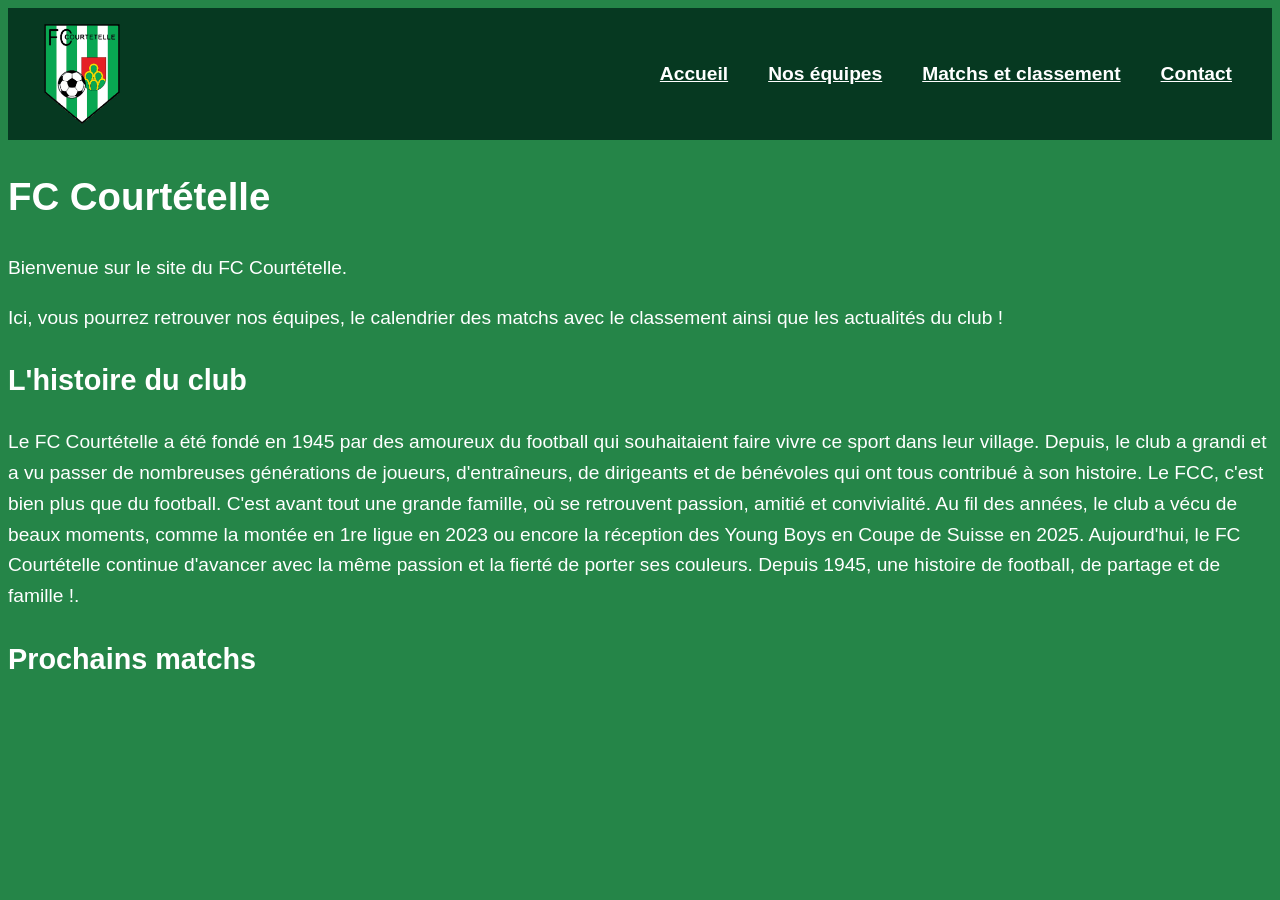
==== index.html @ e714e087 "Modif." ====
<!DOCTYPE html>
<html lang="fr">
<head>
    <meta charset="UTF-8">
    <meta name="viewport" content="width=device-width, initial-scale=1">
    <title>FC Courtételle, un club, une famille !</title>
    <link rel="stylesheet" href="style.css">
</head>
<body>

<header class="header">
    <img alt src="img/logo.png" height="768" width="768"/>
    <nav>
        <ul class="menu">
            <li><a href="index.html" aria-current="page">Accueil</a></li>
            <li><a href="equipes.html">Nos équipes</a></li>
            <li><a href="matchs.html">Matchs et classement</a></li>
            <li><a href="contact.html">Contact</a></li>
        </ul>
    </nav>
</header>

<main>
    <h1>FC Courtételle</h1>
    <p>Bienvenue sur le site du FC Courtételle.</p>
    <p>Ici, vous pourrez retrouver nos équipes, le calendrier des matchs avec le classement ainsi que les actualités du club !</p>

    <section>
        <h2>L'histoire du club</h2>
        <p>Le FC Courtételle a été fondé en 1945 par des amoureux du football qui souhaitaient faire vivre ce sport dans leur village. Depuis, le club a grandi et a vu passer de nombreuses générations de joueurs, d'entraîneurs, de dirigeants et de bénévoles qui ont tous contribué à son histoire.
            Le FCC, c'est bien plus que du football. C'est avant tout une grande famille, où se retrouvent passion, amitié et convivialité.
            Au fil des années, le club a vécu de beaux moments, comme la montée en 1re ligue en 2023 ou encore la réception des Young Boys en Coupe de Suisse en 2025.
            Aujourd'hui, le FC Courtételle continue d'avancer avec la même passion et la fierté de porter ses couleurs.
            Depuis 1945, une histoire de football, de partage et de famille !.</p>
    </section>

    <section>
        <h2>Prochains matchs</h2>

    </section>
</main>

</body>
</html>
---- style.css ----
/* #A3D977; #258548; #FFFFFF; #063921 */
@font-face {
    font-display: swap;
    font-family: 'Roboto';
    font-style: normal;
    font-weight: 400;
    src: url('fonts/roboto-v51-latin-regular.woff2') format('woff2');
}
:root {
    --fond :#258548;
    --texte : #FFFFFF;
    --couleursupp : #A3D977;
    --liens : #063921;
}
body {
    box-sizing: border-box;
    font-family: Roboto, sans-serif;
    font-size: 1.2rem;
    font-weight: 1.6;
    line-height: 1.6;
    background-color: var(--fond);
    color: var(--texte );
}
.header {
    display: flex;
    justify-content: space-between;
    align-items: center;
    flex-wrap: wrap;
    gap: 0.5rem;
    padding: 1rem 1.5rem;
    font-weight: bold;
    text-decoration: none;
    background-color: var(--liens);
}
header img {
    width: 100px;
    height: auto;
}
a {
    color: var(--texte);
}
.menu {
    list-style-type: none;
    padding: 0;
    margin: 0;
    display: flex;
    flex-wrap: wrap;
    gap: .5rem
}
.menu a {
    display: block;
    padding: 0.5rem 1rem;
    border-radius: 0.5rem;

}
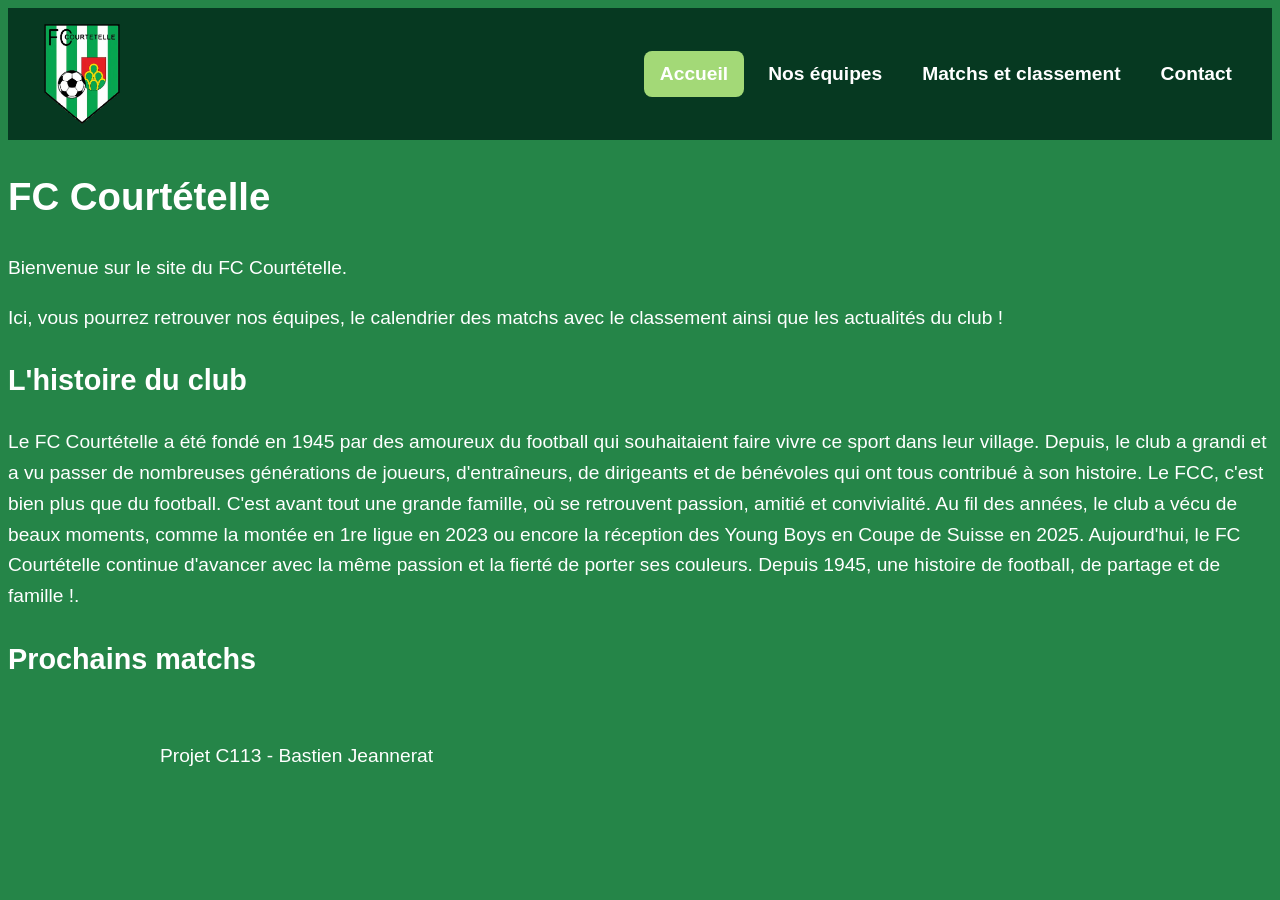
==== commit fb3c7135: "Modif. image, ajout d'une trame sur les liens" ====
--- a/index.html
+++ b/index.html
@@ -9,7 +9,7 @@
 <body>
 
 <header class="header">
-    <img alt src="img/logo.png" height="768" width="768"/>
+    <img src="img/logo-FCC.webp" alt="Logo FCC">
     <nav>
         <ul class="menu">
             <li><a href="index.html" aria-current="page">Accueil</a></li>
@@ -40,5 +40,9 @@
     </section>
 </main>
 
+<footer>
+    <p>Projet C113 - Bastien Jeannerat</p>
+</footer>
+
 </body>
 </html>
--- a/style.css
+++ b/style.css
@@ -12,6 +12,7 @@
     --couleursupp : #A3D977;
     --liens : #063921;
 }
+
 body {
     box-sizing: border-box;
     font-family: Roboto, sans-serif;
@@ -21,6 +22,12 @@
     background-color: var(--fond);
     color: var(--texte );
 }
+
+img{
+    max-width: 100%;
+    height: auto;
+}
+
 .header {
     display: flex;
     justify-content: space-between;
@@ -32,13 +39,16 @@
     text-decoration: none;
     background-color: var(--liens);
 }
+
 header img {
     width: 100px;
     height: auto;
 }
+
 a {
     color: var(--texte);
 }
+
 .menu {
     list-style-type: none;
     padding: 0;
@@ -47,9 +57,23 @@
     flex-wrap: wrap;
     gap: .5rem
 }
+
 .menu a {
     display: block;
     padding: 0.5rem 1rem;
     border-radius: 0.5rem;
+    text-decoration: none;
+    transition: background-color 0.25s;
+}
+.menu a:hover,
+.menu a:focus,
+.menu a[aria-current="page"] {
+    background-color: var(--couleursupp);
+}
 
-}
+footer {
+    max-width: 60rem;
+    display: flex;
+    margin: 0 auto;
+    padding: 1rem 1.5rem;
+}
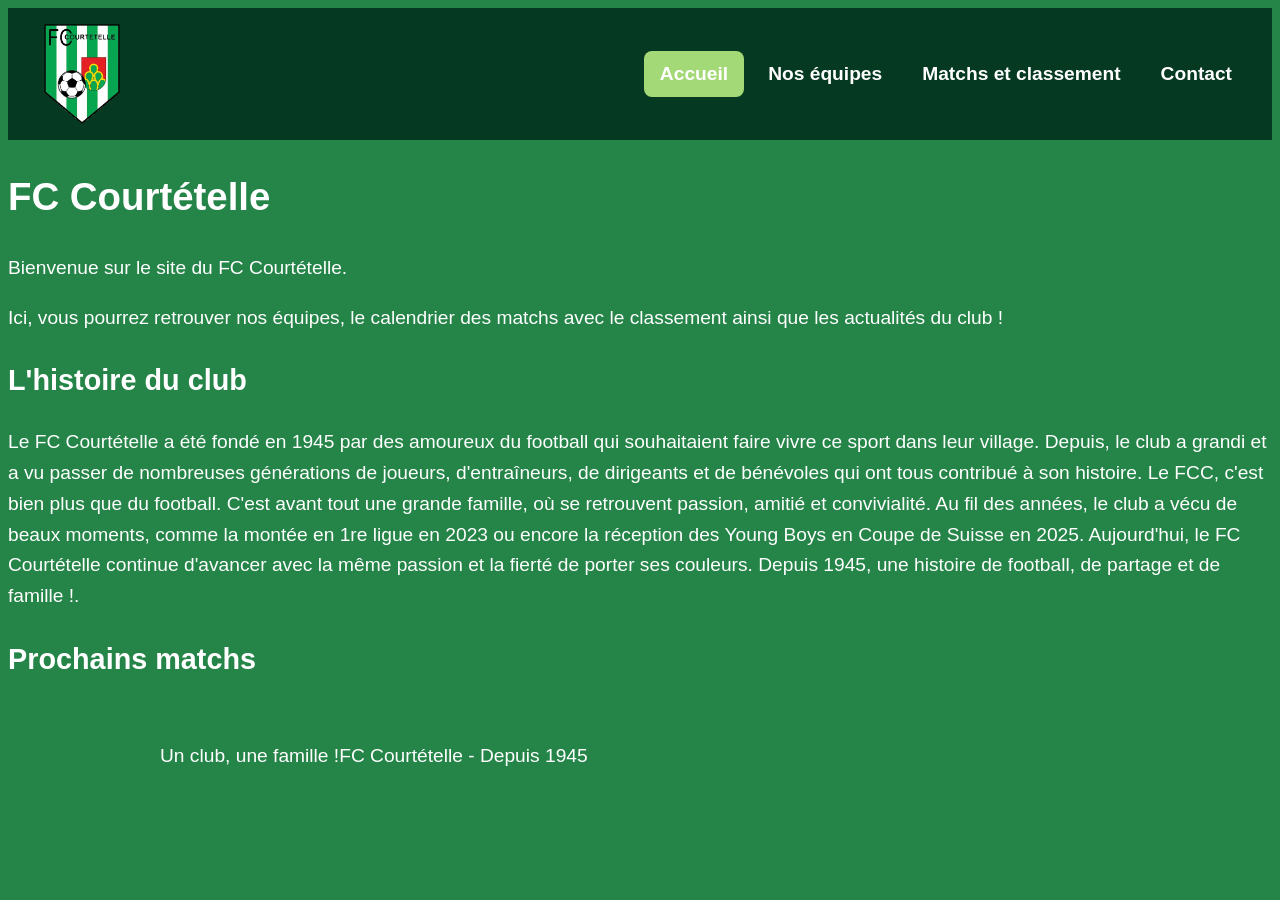
==== commit 9ff183ec: "Modif. footer" ====
--- a/index.html
+++ b/index.html
@@ -41,7 +41,8 @@
 </main>
 
 <footer>
-    <p>Projet C113 - Bastien Jeannerat</p>
+    <p>Un club, une famille !</p>
+    <p>FC Courtételle - Depuis 1945</p>
 </footer>
 
 </body>
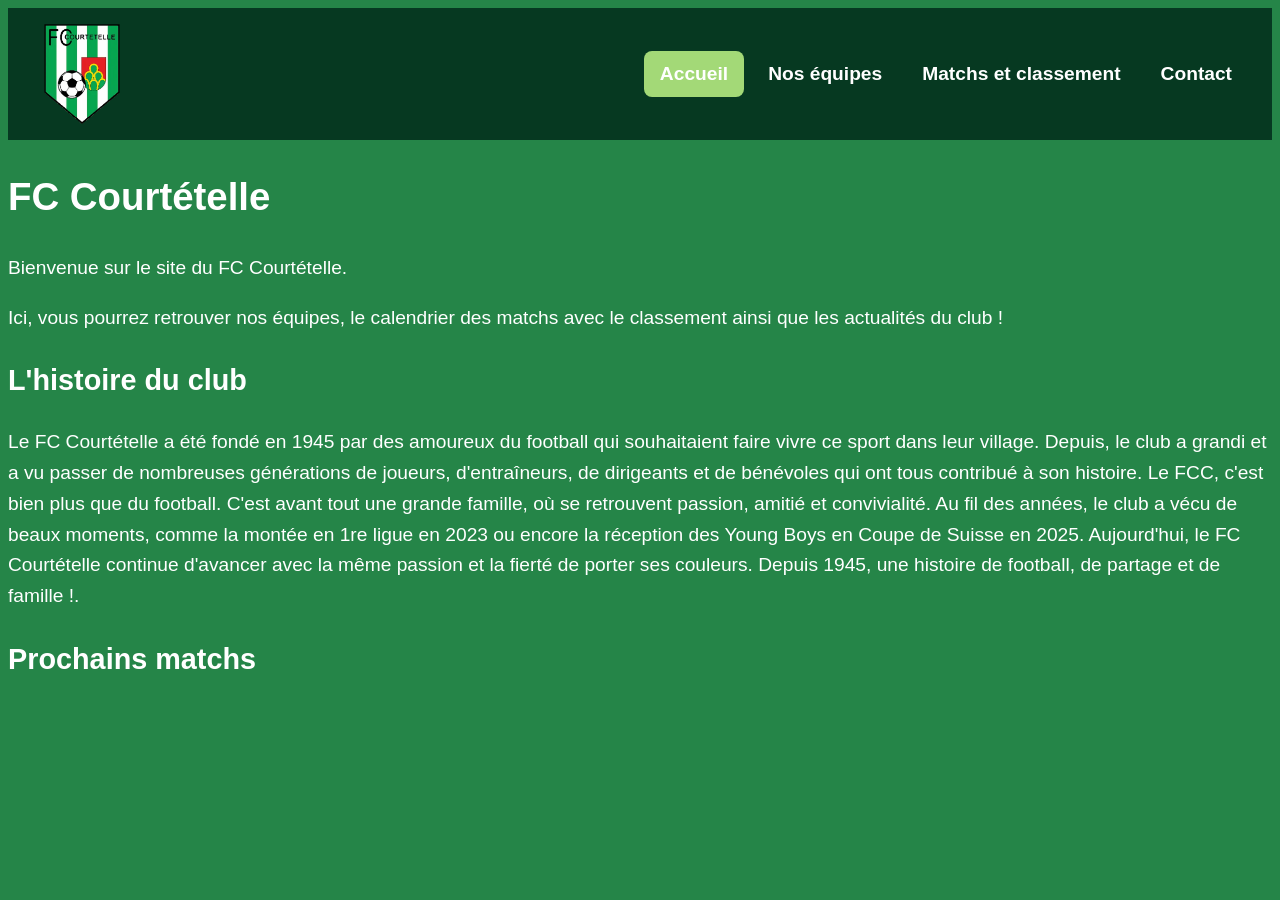
==== commit 7297c129: "Refaire footer" ====
--- a/index.html
+++ b/index.html
@@ -40,10 +40,7 @@
     </section>
 </main>
 
-<footer>
-    <p>Un club, une famille !</p>
-    <p>FC Courtételle - Depuis 1945</p>
-</footer>
+
 
 </body>
 </html>
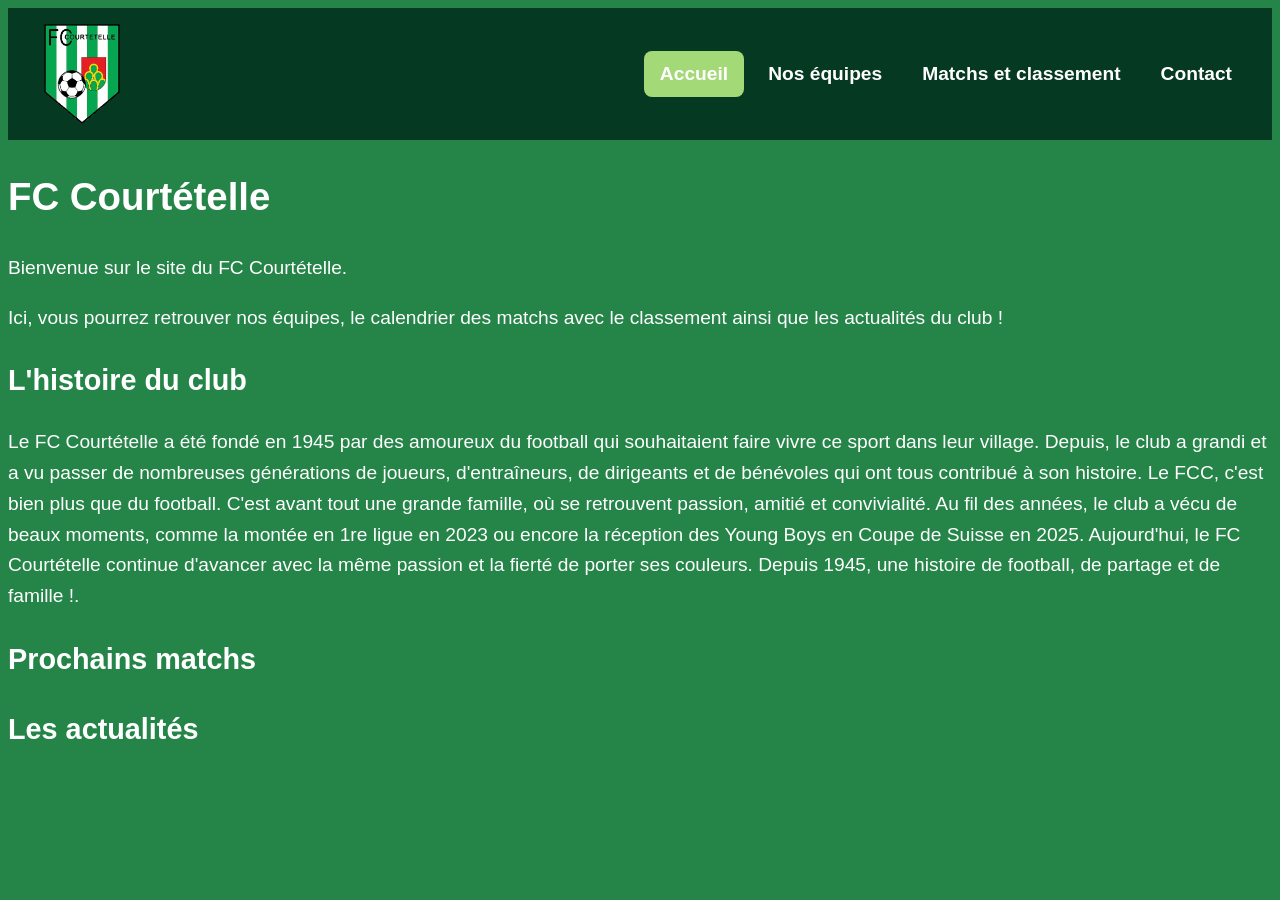
==== commit fd9592e1: "Actualités" ====
--- a/index.html
+++ b/index.html
@@ -38,6 +38,11 @@
         <h2>Prochains matchs</h2>
 
     </section>
+
+    <section>
+        <h2>Les actualités</h2>
+
+    </section>
 </main>
 
 
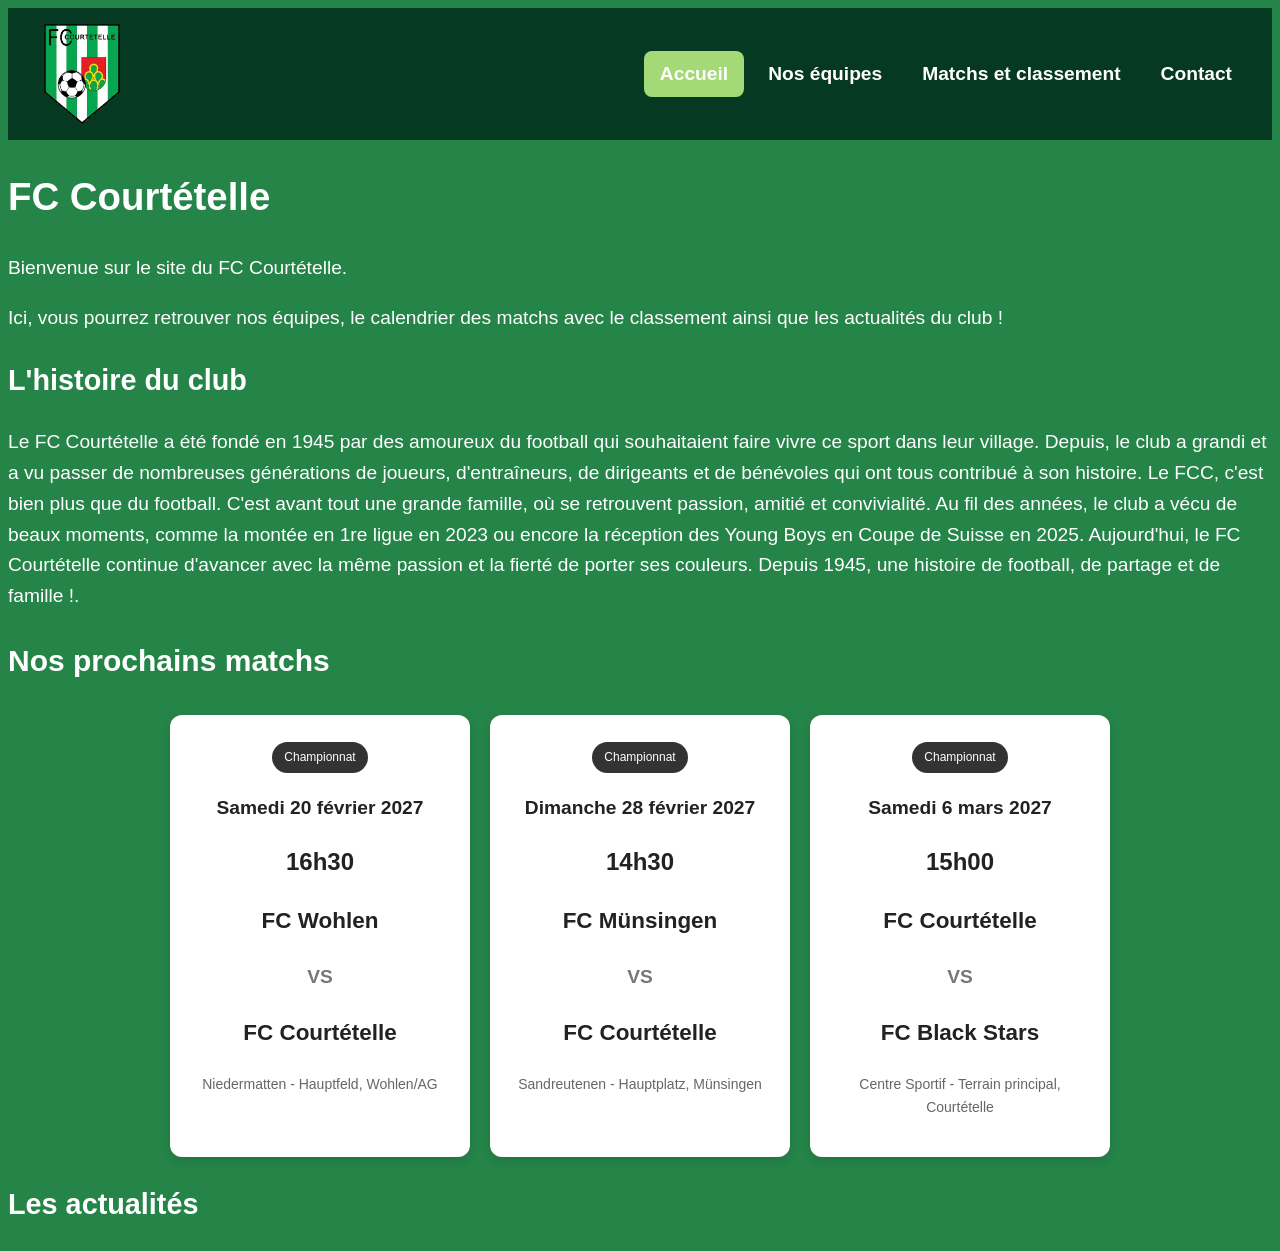
==== commit 1efa5f45: "Ajout des 3 prochains matchs" ====
--- a/index.html
+++ b/index.html
@@ -34,8 +34,42 @@
             Depuis 1945, une histoire de football, de partage et de famille !.</p>
     </section>
 
-    <section>
-        <h2>Prochains matchs</h2>
+    <section class="prochains-matchs">
+        <h2>Nos prochains matchs</h2>
+
+            <div class="matchs-container">
+
+                <article class="carte-match">
+                    <span class="competition">Championnat</span>
+                    <p class="date">Samedi 20 février 2027</p>
+                    <p class="heure">16h30</p>
+                    <h3>FC Wohlen</h3>
+                    <p class="vs">VS</p>
+                    <h3>FC Courtételle</h3>
+                    <p class="lieu">Niedermatten - Hauptfeld, Wohlen/AG</p>
+                </article>
+
+                <article class="carte-match">
+                    <span class="competition">Championnat</span>
+                    <p class="date">Dimanche 28 février 2027</p>
+                    <p class="heure">14h30</p>
+                    <h3>FC Münsingen</h3>
+                    <p class="vs">VS</p>
+                    <h3>FC Courtételle</h3>
+                    <p class="lieu">Sandreutenen - Hauptplatz, Münsingen</p>
+                </article>
+
+                <article class="carte-match">
+                    <span class="competition">Championnat</span>
+                    <p class="date">Samedi 6 mars 2027</p>
+                    <p class="heure">15h00</p>
+                    <h3>FC Courtételle</h3>
+                    <p class="vs">VS</p>
+                    <h3>FC Black Stars</h3>
+                    <p class="lieu">Centre Sportif - Terrain principal, Courtételle</p>
+                </article>
+
+            </div>
 
     </section>
 
--- a/style.css
+++ b/style.css
@@ -76,4 +76,68 @@
     display: flex;
     margin: 0 auto;
     padding: 1rem 1.5rem;
-}+}
+
+
+
+
+
+.prochains-matchs h2 {
+    font-size: 30px;
+    margin-bottom: 30px;
+}
+
+.matchs-container {
+    display: flex;
+    justify-content: center;
+    gap: 20px;
+    flex-wrap: wrap;
+}
+
+.carte-match {
+    background-color: var(--texte);
+    color: #222222;
+    width: 260px;
+    padding: 25px 20px;
+    border-radius: 12px;
+    box-shadow: 0 4px 12px rgba(0, 0, 0, 0.12);
+    text-align: center;
+}
+
+.competition {
+    display: inline-block;
+    background-color: #333333;
+    color: white;
+    padding: 6px 12px;
+    border-radius: 20px;
+    font-size: 12px;
+}
+
+.date {
+    margin-top: 20px;
+    font-weight: bold;
+}
+
+.heure {
+    font-size: 24px;
+    font-weight: bold;
+    margin: 10px 0 20px;
+}
+
+.match-card h3 {
+    font-size: 19px;
+    margin: 8px 0;
+}
+
+.vs {
+    display: block;
+    color: #777777;
+    font-weight: bold;
+    margin: 10px 0;
+}
+
+.lieu {
+    margin-top: 20px;
+    font-size: 14px;
+    color: #666666;
+}
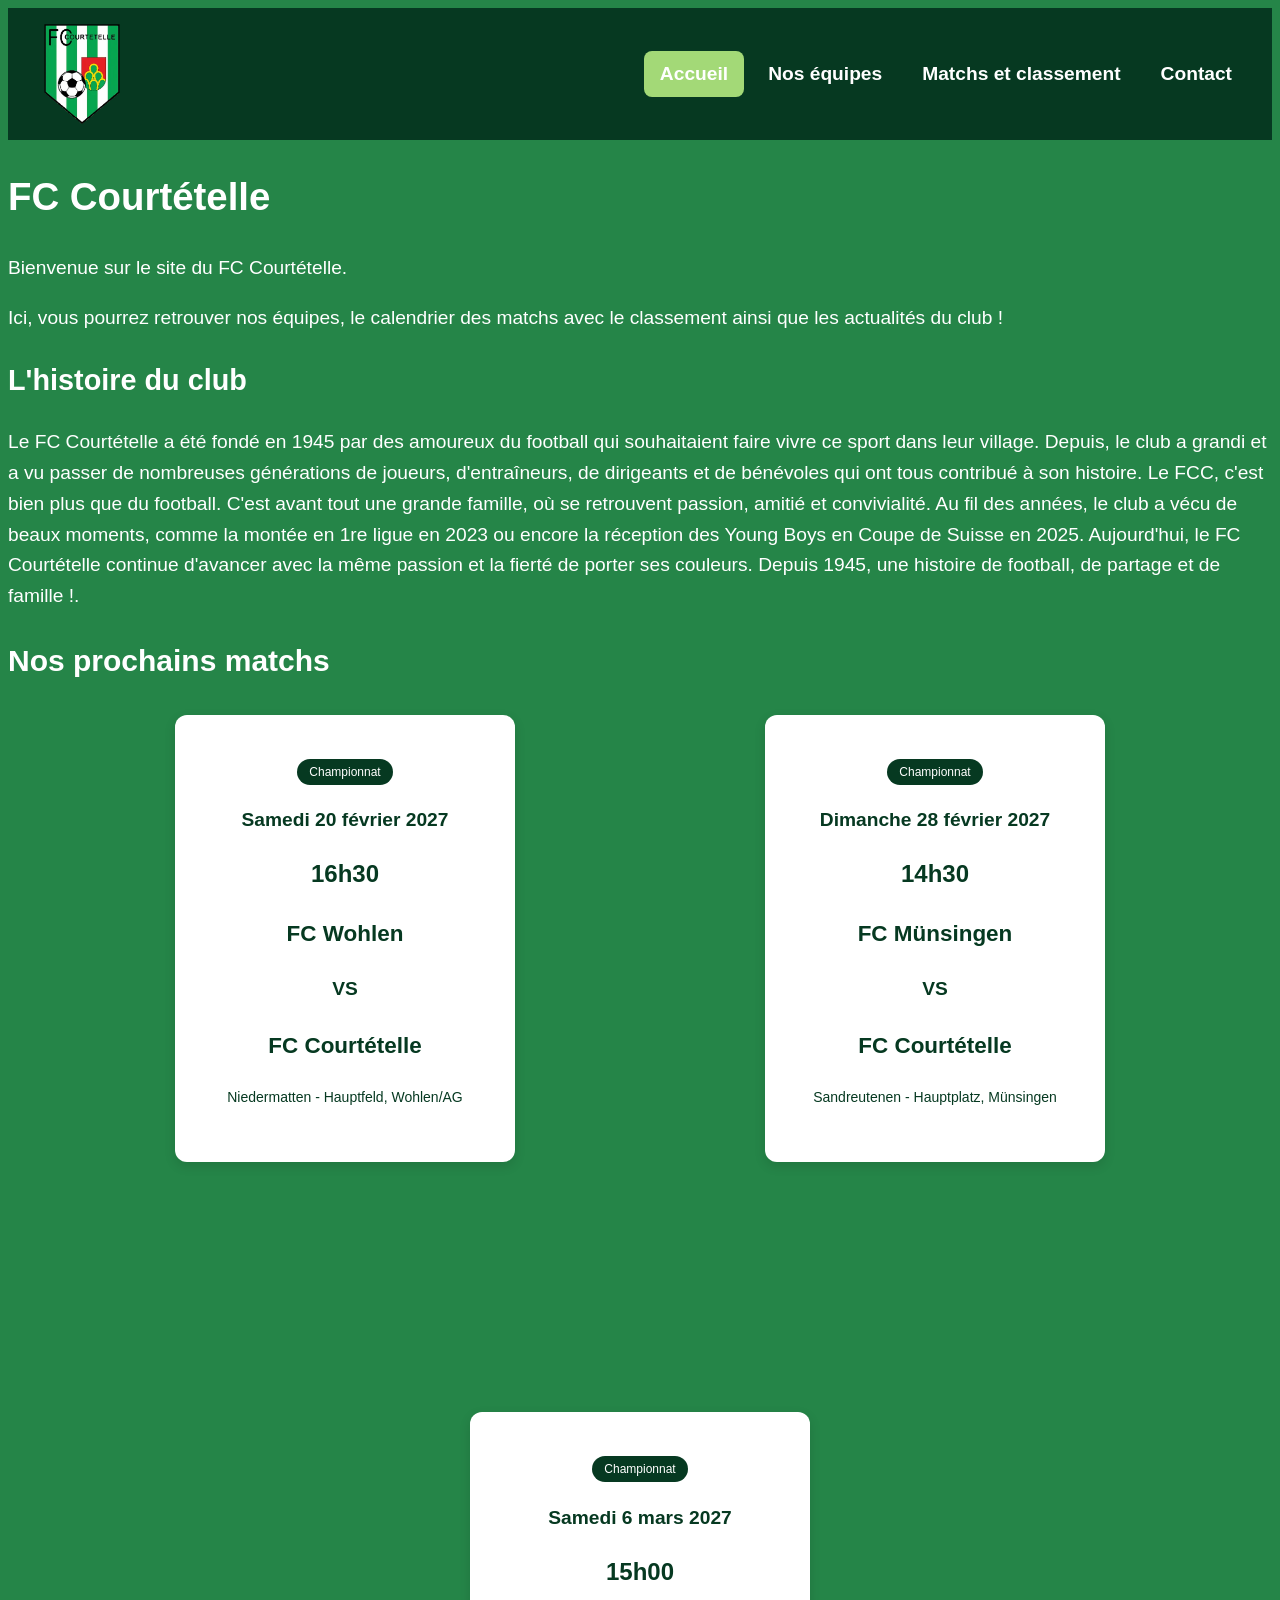
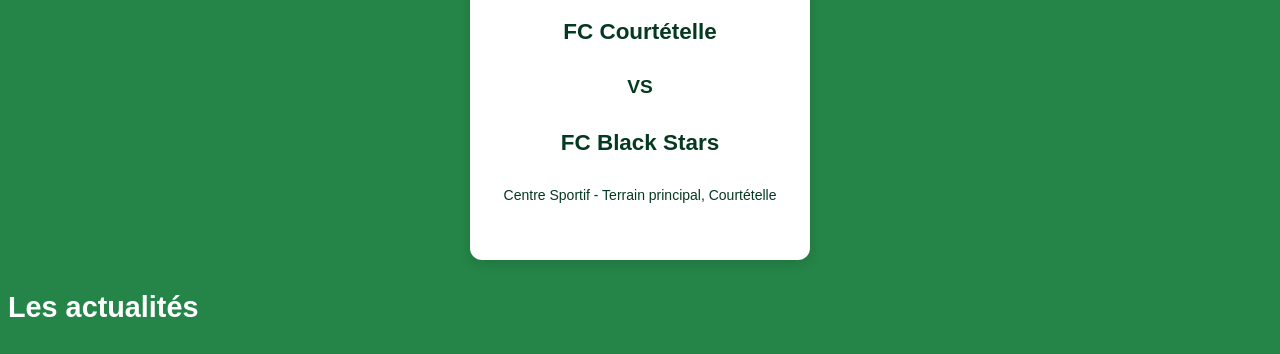
==== commit d8422919: "Modif. nom image" ====
--- a/index.html
+++ b/index.html
@@ -9,7 +9,7 @@
 <body>
 
 <header class="header">
-    <img src="img/logo-FCC.webp" alt="Logo FCC">
+    <img src="img/logo-Football-Club-Courtételle.webp" alt="Logo Football-Club-Courtételle">
     <nav>
         <ul class="menu">
             <li><a href="index.html" aria-current="page">Accueil</a></li>
--- a/style.css
+++ b/style.css
@@ -79,9 +79,7 @@
 }
 
 
-
-
-
+/*Les cartes de matchs sur la page d'accueil*/
 .prochains-matchs h2 {
     font-size: 30px;
     margin-bottom: 30px;
@@ -90,24 +88,23 @@
 .matchs-container {
     display: flex;
     justify-content: center;
-    gap: 20px;
+    gap: 250px;
     flex-wrap: wrap;
 }
 
 .carte-match {
     background-color: var(--texte);
-    color: #222222;
-    width: 260px;
-    padding: 25px 20px;
+    color: var(--liens);
+    width: 300px;
+    padding: 40px 20px;
     border-radius: 12px;
     box-shadow: 0 4px 12px rgba(0, 0, 0, 0.12);
     text-align: center;
 }
 
 .competition {
-    display: inline-block;
-    background-color: #333333;
-    color: white;
+    background-color: var(--liens);
+    color: var(--texte);
     padding: 6px 12px;
     border-radius: 20px;
     font-size: 12px;
@@ -131,7 +128,7 @@
 
 .vs {
     display: block;
-    color: #777777;
+    color: var(--liens);
     font-weight: bold;
     margin: 10px 0;
 }
@@ -139,5 +136,5 @@
 .lieu {
     margin-top: 20px;
     font-size: 14px;
-    color: #666666;
+    color: var(--liens);
 }
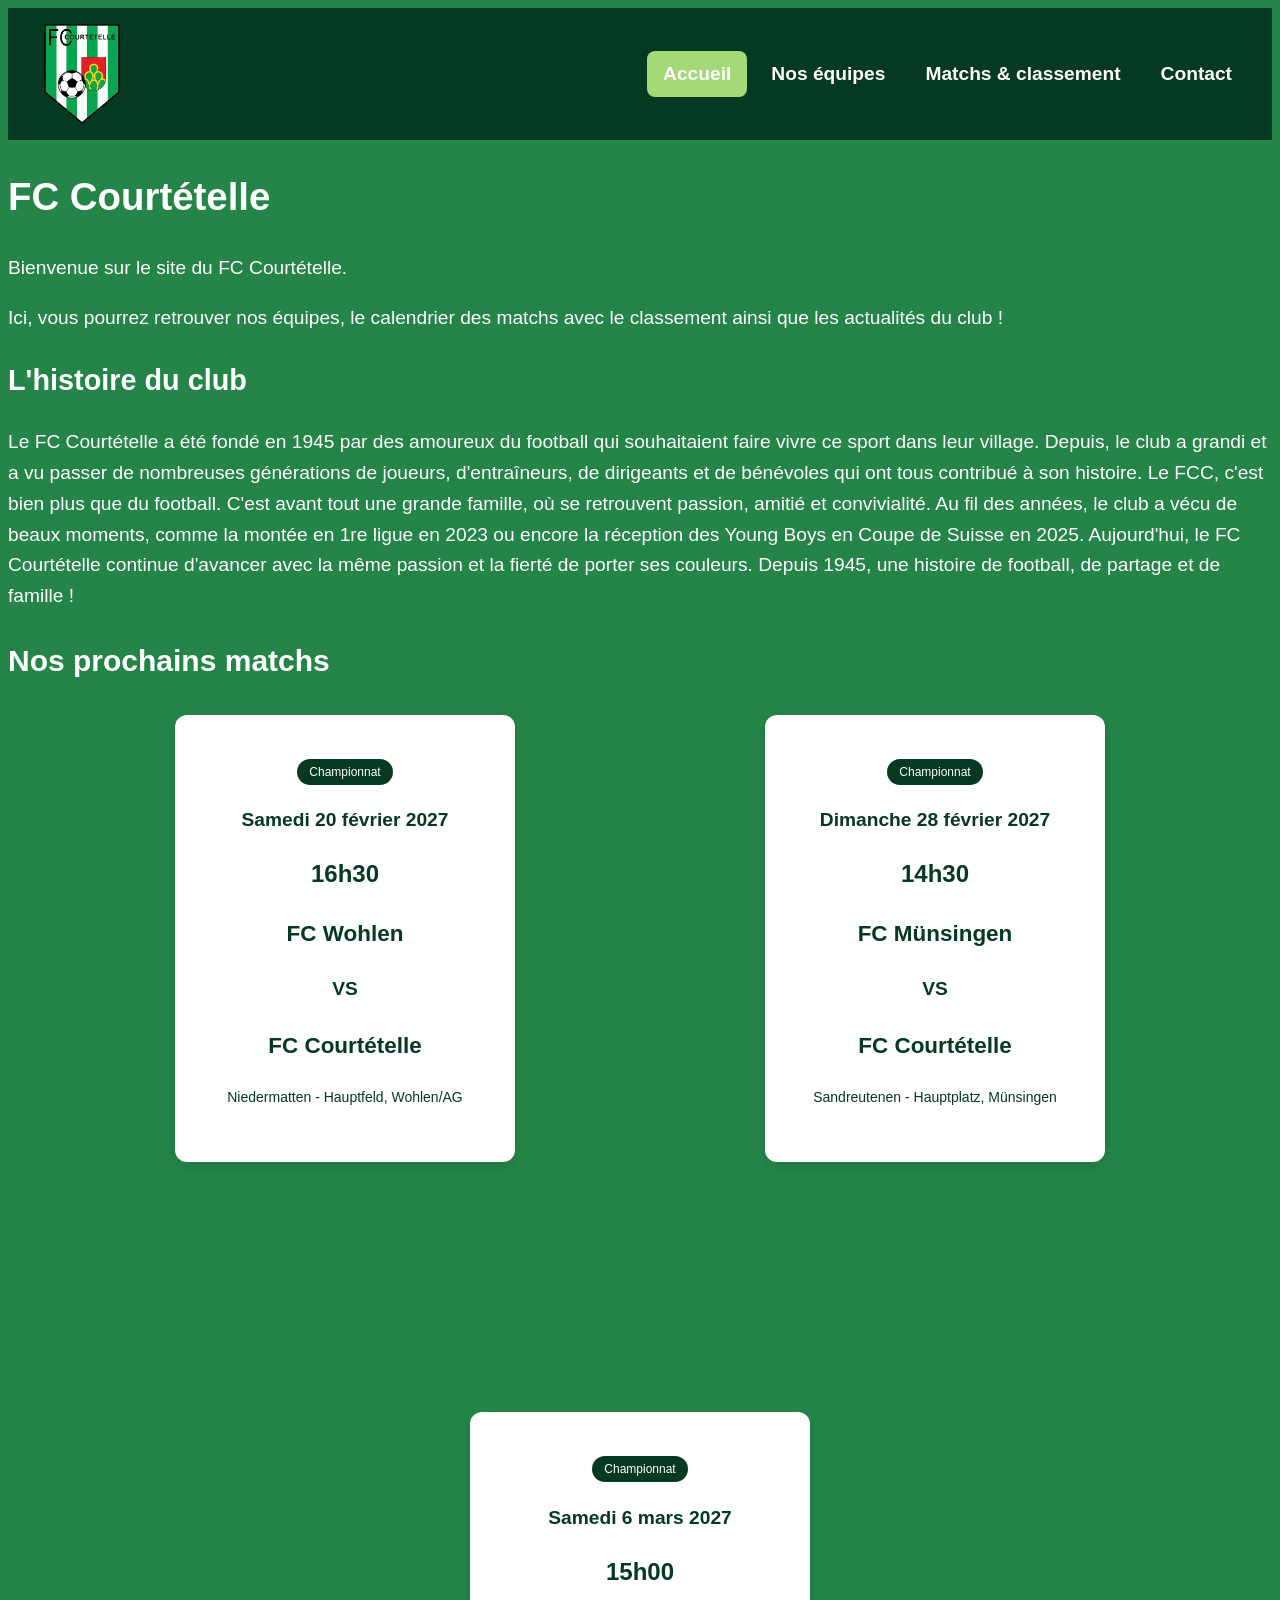
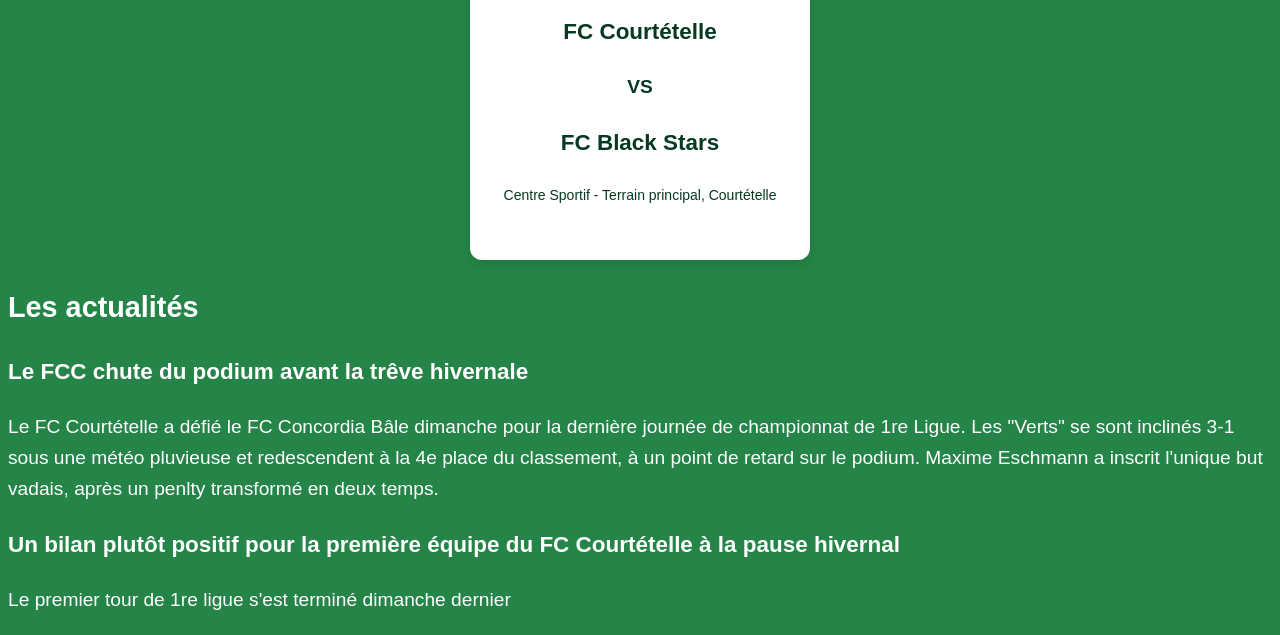
==== commit dc59e81f: "Modif" ====
--- a/index.html
+++ b/index.html
@@ -14,7 +14,7 @@
         <ul class="menu">
             <li><a href="index.html" aria-current="page">Accueil</a></li>
             <li><a href="equipes.html">Nos équipes</a></li>
-            <li><a href="matchs.html">Matchs et classement</a></li>
+            <li><a href="matchs.html">Matchs & classement</a></li>
             <li><a href="contact.html">Contact</a></li>
         </ul>
     </nav>
@@ -31,7 +31,7 @@
             Le FCC, c'est bien plus que du football. C'est avant tout une grande famille, où se retrouvent passion, amitié et convivialité.
             Au fil des années, le club a vécu de beaux moments, comme la montée en 1re ligue en 2023 ou encore la réception des Young Boys en Coupe de Suisse en 2025.
             Aujourd'hui, le FC Courtételle continue d'avancer avec la même passion et la fierté de porter ses couleurs.
-            Depuis 1945, une histoire de football, de partage et de famille !.</p>
+            Depuis 1945, une histoire de football, de partage et de famille !</p>
     </section>
 
     <section class="prochains-matchs">
@@ -75,7 +75,15 @@
 
     <section>
         <h2>Les actualités</h2>
+    <article class="actualite">
+        <h3>Le FCC chute du podium avant la trêve hivernale</h3>
+        <p>Le FC Courtételle a défié le FC Concordia Bâle dimanche pour la dernière journée de championnat de 1re Ligue. Les "Verts" se sont inclinés 3-1 sous une météo pluvieuse et redescendent à la 4e place du classement, à un point de retard sur le podium. Maxime Eschmann a inscrit l'unique but vadais, après un penlty transformé en deux temps.</p>
+    </article>
 
+    <article class="bilan">
+        <h3>Un bilan plutôt positif pour la première équipe du FC Courtételle à la pause hivernal</h3>
+        <p>Le premier tour de 1re ligue s'est terminé dimanche dernier </p>
+    </article>
     </section>
 </main>
 
--- a/style.css
+++ b/style.css
@@ -21,6 +21,10 @@
     line-height: 1.6;
     background-color: var(--fond);
     color: var(--texte );
+}
+
+main{
+    margin: auto;
 }
 
 img{
